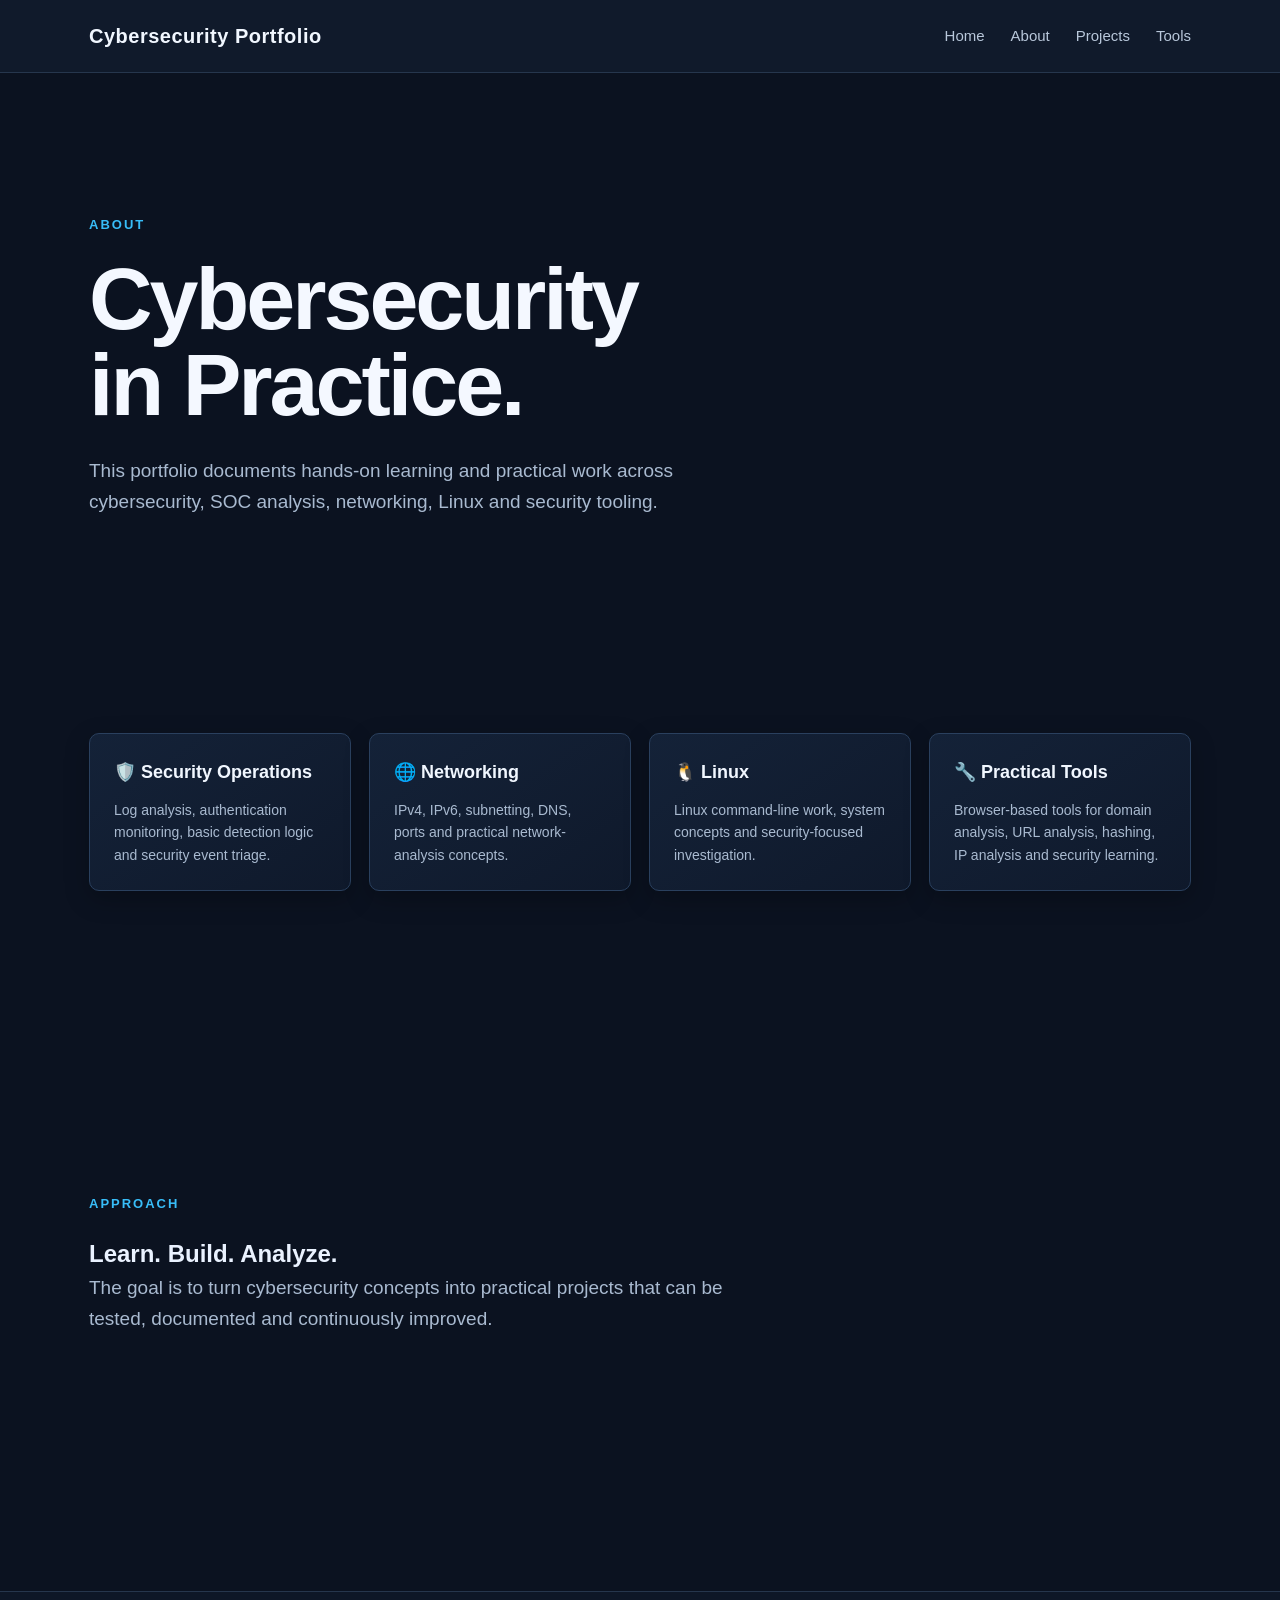
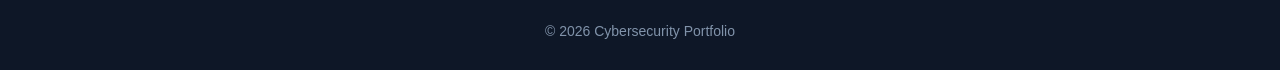
==== about.html @ d47c6d78 "Create public cybersecurity website" ====
<!DOCTYPE html>
<html lang="en">

<head>

    <meta charset="UTF-8">

    <meta
        name="viewport"
        content="width=device-width, initial-scale=1.0"
    >

    <title>About | Cybersecurity Portfolio</title>

    <meta
        name="description"
        content="About this cybersecurity portfolio, including SOC analysis, networking, Linux and practical security experience."
    >

    <meta
        name="robots"
        content="index, follow"
    >

    <link rel="stylesheet" href="style.css">

</head>

<body>

<header>

    <nav>

        <div class="logo">
            Cybersecurity Portfolio
        </div>

        <div class="nav-links">

            <a href="index.html">Home</a>

            <a href="about.html">About</a>

            <a href="projects.html">Projects</a>

            <a href="tools.html">Tools</a>

        </div>

    </nav>

</header>


<main>

    <section class="hero">

        <p class="eyebrow">
            ABOUT
        </p>

        <h1>
            Cybersecurity
            <br>
            in Practice.
        </h1>

        <p class="hero-text">
            This portfolio documents hands-on learning and
            practical work across cybersecurity, SOC analysis,
            networking, Linux and security tooling.
        </p>

    </section>


    <section class="highlights">

        <div class="card">

            <h2>🛡️ Security Operations</h2>

            <p>
                Log analysis, authentication monitoring,
                basic detection logic and security event
                triage.
            </p>

        </div>


        <div class="card">

            <h2>🌐 Networking</h2>

            <p>
                IPv4, IPv6, subnetting, DNS, ports and
                practical network-analysis concepts.
            </p>

        </div>


        <div class="card">

            <h2>🐧 Linux</h2>

            <p>
                Linux command-line work, system concepts
                and security-focused investigation.
            </p>

        </div>


        <div class="card">

            <h2>🔧 Practical Tools</h2>

            <p>
                Browser-based tools for domain analysis,
                URL analysis, hashing, IP analysis and
                security learning.
            </p>

        </div>

    </section>


    <section class="hero">

        <p class="eyebrow">
            APPROACH
        </p>

        <h2>
            Learn.
            Build.
            Analyze.
        </h2>

        <p class="hero-text">
            The goal is to turn cybersecurity concepts into
            practical projects that can be tested, documented
            and continuously improved.
        </p>

    </section>

</main>


<footer>

    <p>
        © 2026 Cybersecurity Portfolio
    </p>

</footer>


<script src="script.js"></script>

</body>

</html>
---- style.css ----
/* ================================
   GLOBAL
   ================================ */

* {
    box-sizing: border-box;
    margin: 0;
    padding: 0;
}

html {
    scroll-behavior: smooth;
}

body {
    font-family: Arial, Helvetica, sans-serif;
    background: #0b1220;
    color: #eaf2ff;
    line-height: 1.6;
}

a {
    color: inherit;
    text-decoration: none;
}


/* ================================
   HEADER
   ================================ */

header {
    width: 100%;
    border-bottom: 1px solid #26364d;
    background: #101a2b;
}

nav {
    max-width: 1150px;
    margin: auto;
    padding: 20px 24px;

    display: flex;
    justify-content: space-between;
    align-items: center;
}

.logo {
    font-size: 20px;
    font-weight: bold;
    color: #f1f7ff;
    letter-spacing: 0.5px;
}

.nav-links {
    display: flex;
    gap: 26px;
}

.nav-links a {
    color: #b8c7da;
    font-size: 15px;
    transition: 0.2s;
}

.nav-links a:hover {
    color: #60a5fa;
}


/* ================================
   MAIN
   ================================ */

main {
    max-width: 1150px;
    margin: auto;
    padding: 0 24px;
}


/* ================================
   HERO
   ================================ */

.hero {
    min-height: 620px;

    display: flex;
    flex-direction: column;
    justify-content: center;

    max-width: 850px;
}

.eyebrow {
    color: #38bdf8;
    font-size: 13px;
    font-weight: bold;
    letter-spacing: 2px;
    margin-bottom: 20px;
}

.hero h1 {
    font-size: clamp(48px, 8vw, 88px);
    line-height: 0.98;
    letter-spacing: -3px;
    margin-bottom: 28px;
    color: #f4f8ff;
}

.hero-text {
    max-width: 680px;
    color: #a9bad0;
    font-size: 19px;
    margin-bottom: 34px;
}


/* ================================
   BUTTONS
   ================================ */

.hero-buttons {
    display: flex;
    gap: 14px;
    flex-wrap: wrap;
}

.button {
    display: inline-block;

    padding: 12px 22px;

    border: 1px solid #38bdf8;
    border-radius: 7px;

    color: #7dd3fc;

    font-weight: bold;

    background: #101c30;

    transition: 0.2s;
}

.button:hover {
    background: #38bdf8;
    color: #07101d;
}

.button.secondary {
    border-color: #40536d;
    color: #d5e2f1;
    background: #121d30;
}

.button.secondary:hover {
    background: #243550;
    color: #ffffff;
}


/* ================================
   HIGHLIGHTS / CARDS
   ================================ */

.highlights {
    display: grid;
    grid-template-columns: repeat(4, 1fr);
    gap: 18px;

    padding: 40px 0 80px;
}

.card {
    background: linear-gradient(
        145deg,
        #142238,
        #0f192b
    );

    border: 1px solid #2a405e;
    border-radius: 10px;

    padding: 24px;

    box-shadow:
        0 8px 25px rgba(0, 0, 0, 0.25);

    transition:
        transform 0.2s,
        border-color 0.2s,
        box-shadow 0.2s;
}

.card:hover {
    transform: translateY(-4px);
    border-color: #3b82f6;

    box-shadow:
        0 12px 30px rgba(0, 0, 0, 0.35);
}

.card h2 {
    font-size: 18px;
    margin-bottom: 12px;
    color: #f1f7ff;
}

.card h3 {
    color: #dcecff;
}

.card p {
    color: #a9bad0;
    font-size: 14px;
}


/* ================================
   TOOL CONTROLS
   ================================ */

.card input,
.card textarea {
    width: 100%;
    margin-top: 12px;
    padding: 11px 12px;

    background: #0a1424;
    color: #edf6ff;

    border: 1px solid #334a67;
    border-radius: 6px;

    font-family: inherit;
    font-size: 14px;
}

.card textarea {
    resize: vertical;
    min-height: 140px;
}

.card input:focus,
.card textarea:focus {
    outline: none;
    border-color: #38bdf8;

    box-shadow:
        0 0 0 2px rgba(56, 189, 248, 0.12);
}


/* ================================
   TOOL BUTTONS
   ================================ */

.card button {
    margin-top: 12px;
    margin-right: 6px;

    padding: 10px 15px;

    background: #17263d;
    color: #7dd3fc;

    border: 1px solid #385271;
    border-radius: 6px;

    cursor: pointer;

    font-weight: bold;

    transition: 0.2s;
}

.card button:hover {
    background: #38bdf8;
    color: #07101d;
    border-color: #38bdf8;
}


/* ================================
   TOOL RESULTS
   ================================ */

.card > div {
    margin-top: 18px;
}

.card ul {
    margin: 10px 0 15px 20px;
}

.card li {
    color: #b4c4d8;
    margin-bottom: 5px;
}

.card pre {
    overflow-x: auto;
    white-space: pre-wrap;
    word-break: break-word;

    padding: 12px;

    background: #091322;
    border: 1px solid #304663;
    border-radius: 6px;

    color: #86efac;

    font-size: 13px;
}


/* ================================
   FILE INPUT
   ================================ */

.card input[type="file"] {
    padding: 8px;
    cursor: pointer;
}


/* ================================
   FOOTER
   ================================ */

footer {
    border-top: 1px solid #26364d;

    text-align: center;

    padding: 28px 20px;

    color: #8193aa;

    font-size: 14px;

    background: #0e1727;
}


/* ================================
   MOBILE
   ================================ */

@media (max-width: 850px) {

    .highlights {
        grid-template-columns: repeat(2, 1fr);
    }

}


@media (max-width: 600px) {

    nav {
        flex-direction: column;
        gap: 16px;
        text-align: center;
    }

    .nav-links {
        gap: 18px;
        flex-wrap: wrap;
        justify-content: center;
    }

    .hero {
        min-height: 520px;
    }

    .hero h1 {
        font-size: 52px;
        letter-spacing: -2px;
    }

    .hero-text {
        font-size: 17px;
    }

    .highlights {
        grid-template-columns: 1fr;
    }

    main {
        padding: 0 18px;
    }

    .card button {
        width: 100%;
        margin-right: 0;
    }

}
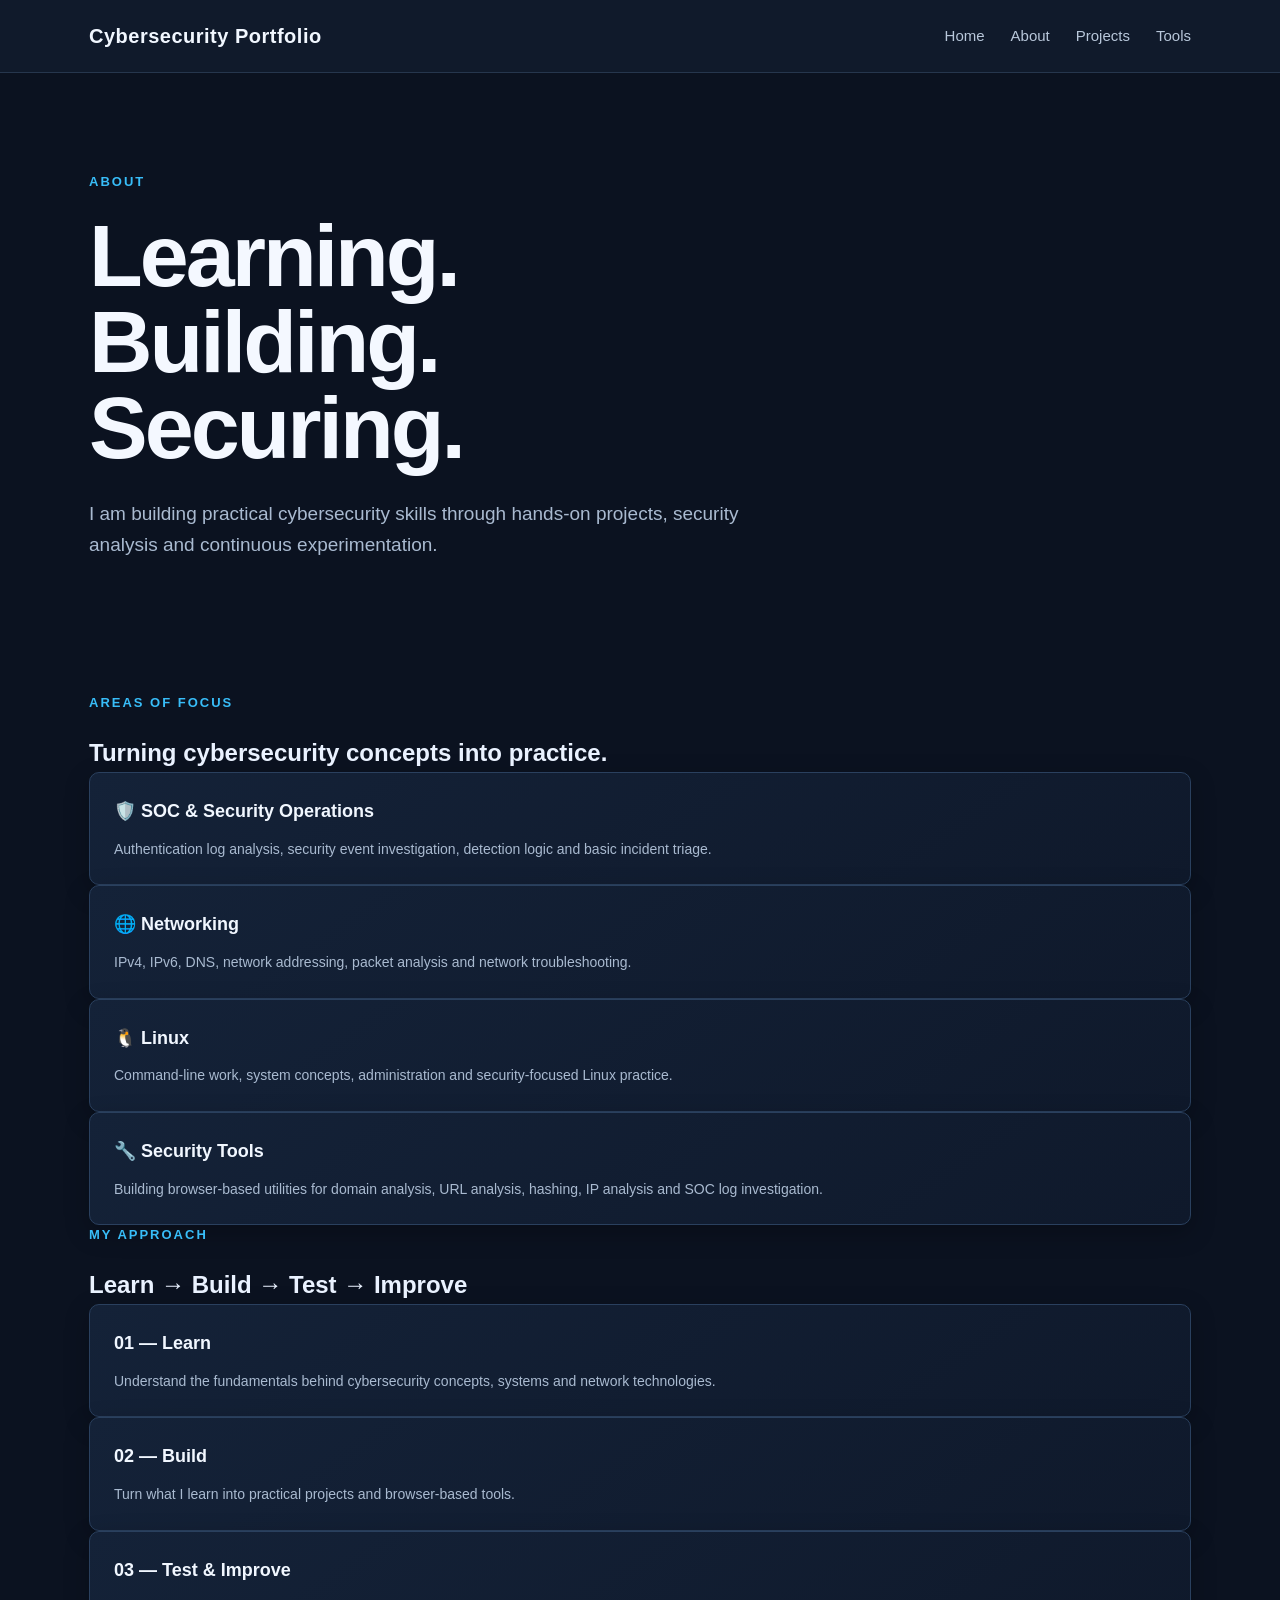
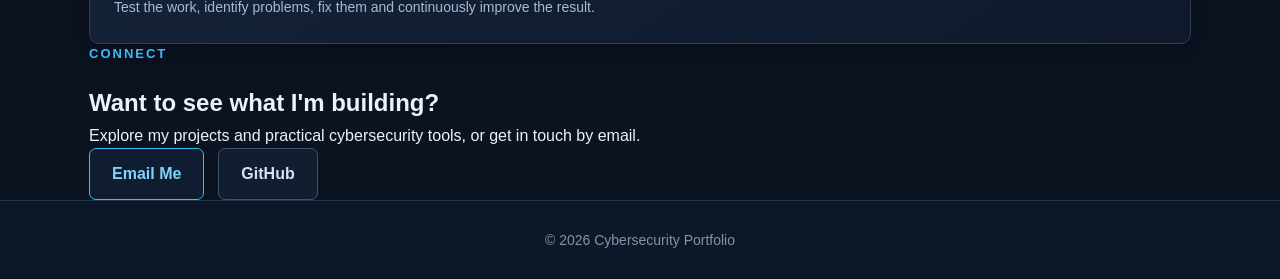
==== commit a52ceb30: "Improve public about page" ====
--- a/about.html
+++ b/about.html
@@ -14,7 +14,7 @@
 
     <meta
         name="description"
-        content="About this cybersecurity portfolio, including SOC analysis, networking, Linux and practical security experience."
+        content="Learn about my hands-on cybersecurity work across SOC analysis, networking, Linux and security tools."
     >
 
     <meta
@@ -26,7 +26,9 @@
 
 </head>
 
+
 <body>
+
 
 <header>
 
@@ -53,7 +55,11 @@
 </header>
 
 
+
 <main>
+
+
+    <!-- ABOUT HERO -->
 
     <section class="hero">
 
@@ -62,95 +68,224 @@
         </p>
 
         <h1>
-            Cybersecurity
+            Learning.
             <br>
-            in Practice.
+            Building.
+            <br>
+            Securing.
         </h1>
 
         <p class="hero-text">
-            This portfolio documents hands-on learning and
-            practical work across cybersecurity, SOC analysis,
-            networking, Linux and security tooling.
+            I am building practical cybersecurity skills through
+            hands-on projects, security analysis and continuous
+            experimentation.
         </p>
 
     </section>
 
 
-    <section class="highlights">
-
-        <div class="card">
-
-            <h2>🛡️ Security Operations</h2>
-
-            <p>
-                Log analysis, authentication monitoring,
-                basic detection logic and security event
-                triage.
+
+    <!-- AREAS OF FOCUS -->
+
+    <section class="work-section">
+
+        <div class="section-heading">
+
+            <p class="eyebrow">
+                AREAS OF FOCUS
             </p>
 
-        </div>
-
-
-        <div class="card">
-
-            <h2>🌐 Networking</h2>
-
-            <p>
-                IPv4, IPv6, subnetting, DNS, ports and
-                practical network-analysis concepts.
+            <h2>
+                Turning cybersecurity
+                concepts into practice.
+            </h2>
+
+        </div>
+
+
+        <div class="work-grid">
+
+
+            <div class="card">
+
+                <h2>
+                    🛡️ SOC & Security Operations
+                </h2>
+
+                <p>
+                    Authentication log analysis, security
+                    event investigation, detection logic
+                    and basic incident triage.
+                </p>
+
+            </div>
+
+
+            <div class="card">
+
+                <h2>
+                    🌐 Networking
+                </h2>
+
+                <p>
+                    IPv4, IPv6, DNS, network addressing,
+                    packet analysis and network
+                    troubleshooting.
+                </p>
+
+            </div>
+
+
+            <div class="card">
+
+                <h2>
+                    🐧 Linux
+                </h2>
+
+                <p>
+                    Command-line work, system concepts,
+                    administration and security-focused
+                    Linux practice.
+                </p>
+
+            </div>
+
+
+            <div class="card">
+
+                <h2>
+                    🔧 Security Tools
+                </h2>
+
+                <p>
+                    Building browser-based utilities for
+                    domain analysis, URL analysis, hashing,
+                    IP analysis and SOC log investigation.
+                </p>
+
+            </div>
+
+
+        </div>
+
+    </section>
+
+
+
+    <!-- APPROACH -->
+
+    <section class="featured-section">
+
+        <div class="section-heading">
+
+            <p class="eyebrow">
+                MY APPROACH
             </p>
 
-        </div>
-
-
-        <div class="card">
-
-            <h2>🐧 Linux</h2>
-
-            <p>
-                Linux command-line work, system concepts
-                and security-focused investigation.
-            </p>
-
-        </div>
-
-
-        <div class="card">
-
-            <h2>🔧 Practical Tools</h2>
-
-            <p>
-                Browser-based tools for domain analysis,
-                URL analysis, hashing, IP analysis and
-                security learning.
-            </p>
+            <h2>
+                Learn → Build → Test → Improve
+            </h2>
+
+        </div>
+
+
+        <div class="featured-grid">
+
+
+            <article class="card">
+
+                <h2>
+                    01 — Learn
+                </h2>
+
+                <p>
+                    Understand the fundamentals behind
+                    cybersecurity concepts, systems and
+                    network technologies.
+                </p>
+
+            </article>
+
+
+            <article class="card">
+
+                <h2>
+                    02 — Build
+                </h2>
+
+                <p>
+                    Turn what I learn into practical
+                    projects and browser-based tools.
+                </p>
+
+            </article>
+
+
+            <article class="card">
+
+                <h2>
+                    03 — Test & Improve
+                </h2>
+
+                <p>
+                    Test the work, identify problems,
+                    fix them and continuously improve
+                    the result.
+                </p>
+
+            </article>
+
 
         </div>
 
     </section>
 
 
-    <section class="hero">
+
+    <!-- CONNECT -->
+
+    <section class="contact-section">
 
         <p class="eyebrow">
-            APPROACH
+            CONNECT
         </p>
 
         <h2>
-            Learn.
-            Build.
-            Analyze.
+            Want to see what I'm building?
         </h2>
 
-        <p class="hero-text">
-            The goal is to turn cybersecurity concepts into
-            practical projects that can be tested, documented
-            and continuously improved.
+        <p>
+            Explore my projects and practical cybersecurity
+            tools, or get in touch by email.
         </p>
 
+
+        <div class="hero-buttons">
+
+            <a
+                href="mailto:analyst0555@gmail.com"
+                class="button"
+            >
+                Email Me
+            </a>
+
+
+            <a
+                href="https://github.com/analyst0555-cyber"
+                class="button secondary"
+                target="_blank"
+                rel="noopener noreferrer"
+            >
+                GitHub
+            </a>
+
+        </div>
+
     </section>
 
+
 </main>
+
 
 
 <footer>
@@ -162,8 +297,10 @@
 </footer>
 
 
+
 <script src="script.js"></script>
 
+
 </body>
 
 </html>
